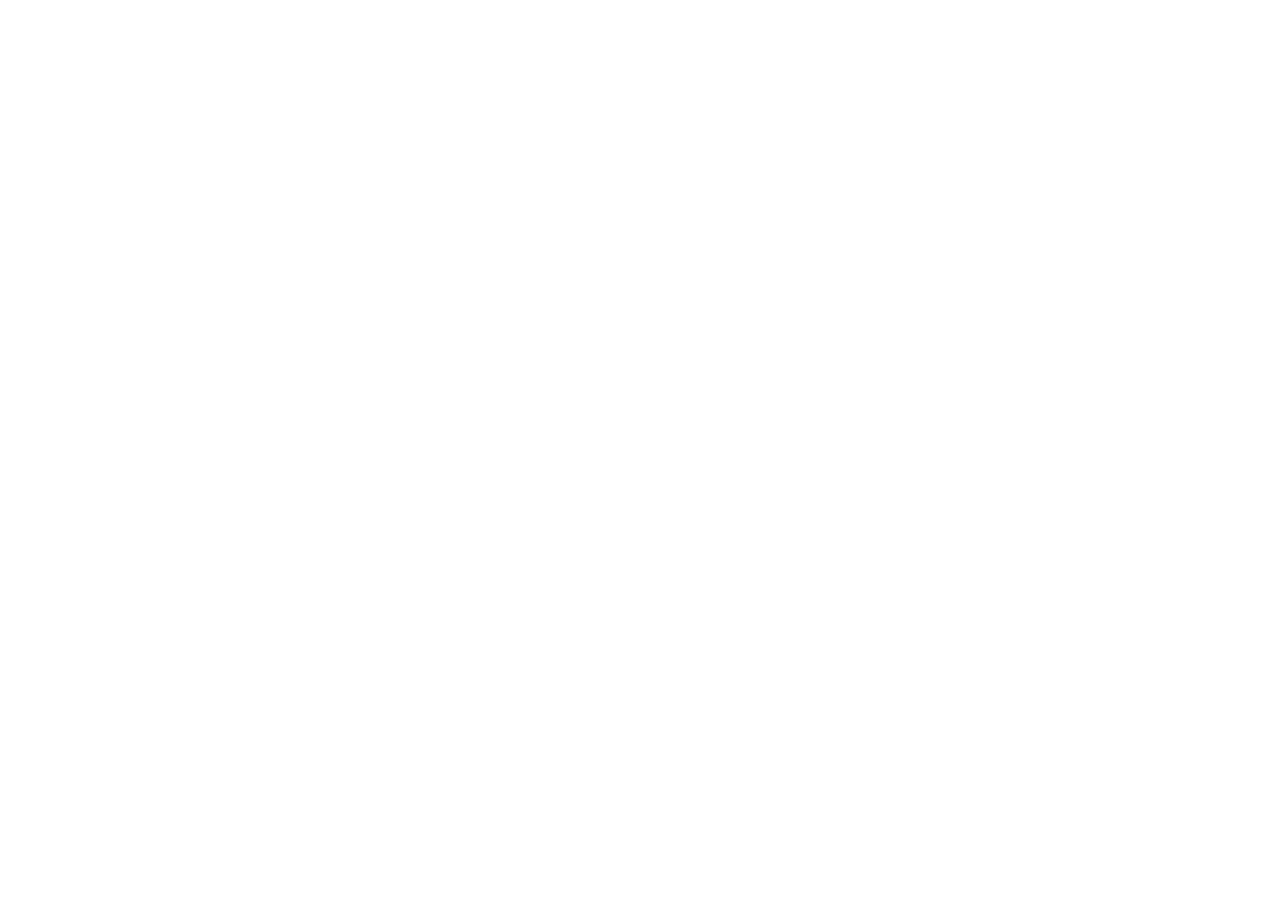
==== index.html @ 400963f4 "Add files via upload" ====
<!doctype html>
<html lang="en">
<head>
  <meta charset="utf-8">
  <title>Swapnilsoni</title>
  <link rel="stylesheet" href="https://use.fontawesome.com/releases/v5.5.0/css/all.css" integrity="sha384-B4dIYHKNBt8Bc12p+WXckhzcICo0wtJAoU8YZTY5qE0Id1GSseTk6S+L3BlXeVIU"
    crossorigin="anonymous">
  <base href="/">

  <meta name="viewport" content="width=device-width, initial-scale=1">
  <link rel="icon" type="image/x-icon" href="favicon.ico">

  <script>
    (function (i, s, o, g, r, a, m) {
      i['GoogleAnalyticsObject'] = r; i[r] = i[r] || function () {
        (i[r].q = i[r].q || []).push(arguments)
      }, i[r].l = 1 * new Date(); a = s.createElement(o),
        m = s.getElementsByTagName(o)[0]; a.async = 1; a.src = g; m.parentNode.insertBefore(a, m)
    })(window, document, 'script', 'https://www.google-analytics.com/analytics.js', 'ga');

    ga('create', 'UA-100349442-2', 'auto');
  </script>
<link rel="stylesheet" href="styles.754ed411989018238bee.css"></head>
<body style="overflow: hidden">
  <div id="particles-js">
    <div id="main-content">
      <app-root></app-root>
    </div>
  </div>
<script src="runtime-es2015.e8a2810b3b08d6a1b6aa.js" type="module"></script><script src="runtime-es5.e8a2810b3b08d6a1b6aa.js" nomodule defer></script><script src="polyfills-es5.bb3dbb488b30459ad0b7.js" nomodule defer></script><script src="polyfills-es2015.ab69c4b678859c551c40.js" type="module"></script><script src="scripts.c4ec0be50fd0d826a898.js" defer></script><script src="main-es2015.0022a0945182b7fcbba5.js" type="module"></script><script src="main-es5.0022a0945182b7fcbba5.js" nomodule defer></script></body>

</html>
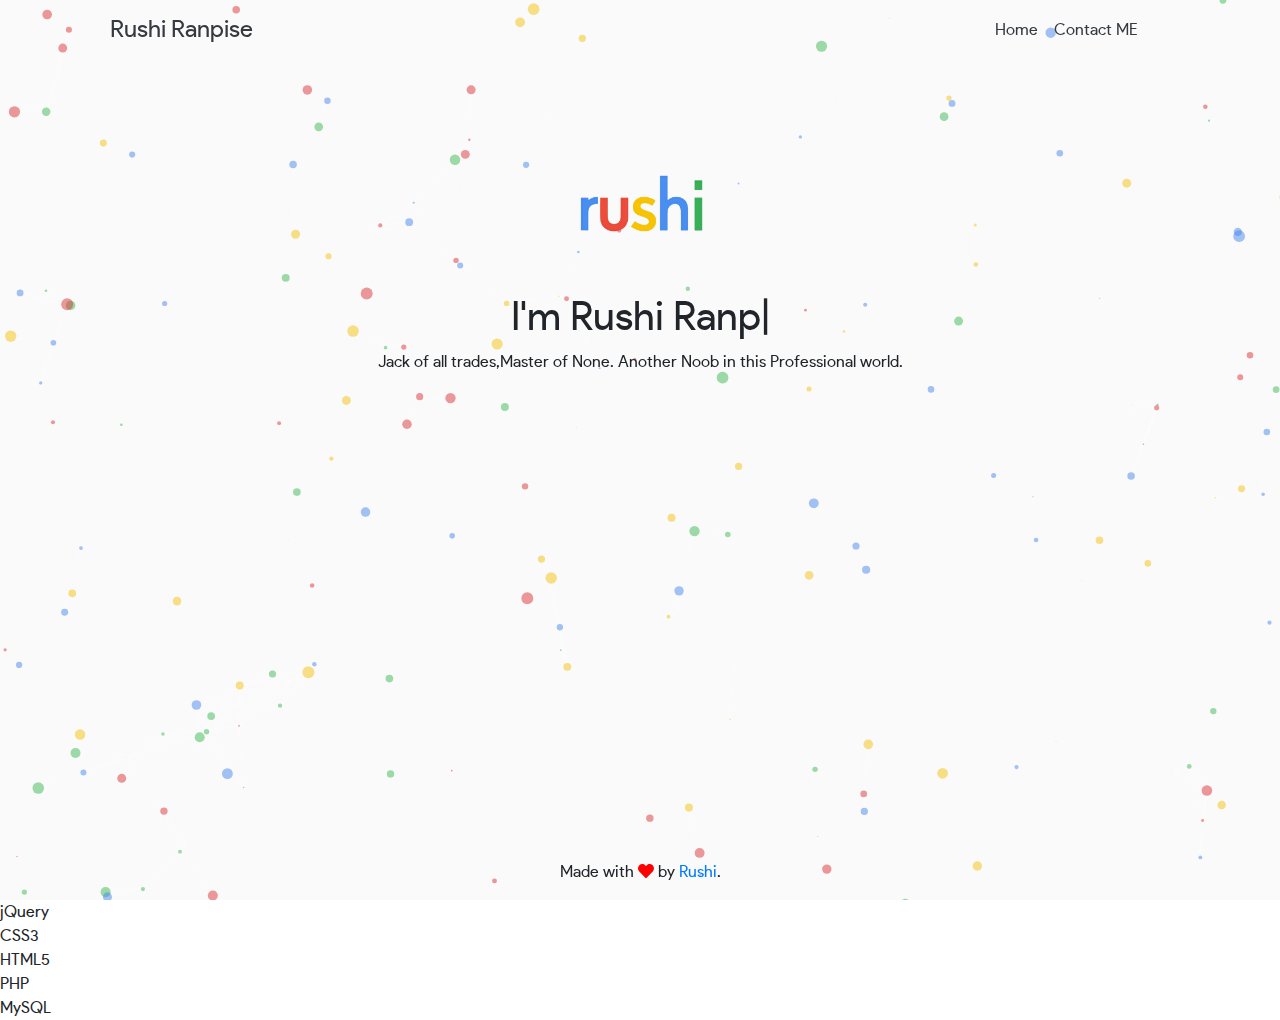
==== commit 637a0633: "Update index.html" ====
--- a/index.html
+++ b/index.html
@@ -2,7 +2,7 @@
 <html lang="en">
 <head>
   <meta charset="utf-8">
-  <title>Swapnilsoni</title>
+  <title>Rushi Ranpise</title>
   <link rel="stylesheet" href="https://use.fontawesome.com/releases/v5.5.0/css/all.css" integrity="sha384-B4dIYHKNBt8Bc12p+WXckhzcICo0wtJAoU8YZTY5qE0Id1GSseTk6S+L3BlXeVIU"
     crossorigin="anonymous">
   <base href="/">
@@ -27,6 +27,36 @@
       <app-root></app-root>
     </div>
   </div>
-<script src="runtime-es2015.e8a2810b3b08d6a1b6aa.js" type="module"></script><script src="runtime-es5.e8a2810b3b08d6a1b6aa.js" nomodule defer></script><script src="polyfills-es5.bb3dbb488b30459ad0b7.js" nomodule defer></script><script src="polyfills-es2015.ab69c4b678859c551c40.js" type="module"></script><script src="scripts.c4ec0be50fd0d826a898.js" defer></script><script src="main-es2015.0022a0945182b7fcbba5.js" type="module"></script><script src="main-es5.0022a0945182b7fcbba5.js" nomodule defer></script></body>
+<script src="runtime-es2015.e8a2810b3b08d6a1b6aa.js" type="module"></script><script src="runtime-es5.e8a2810b3b08d6a1b6aa.js" nomodule defer></script><script src="polyfills-es5.bb3dbb488b30459ad0b7.js" nomodule defer></script><script src="polyfills-es2015.ab69c4b678859c551c40.js" type="module"></script><script src="scripts.c4ec0be50fd0d826a898.js" defer></script><script src="main-es2015.0022a0945182b7fcbba5.js" type="module"></script><script src="main-es5.0022a0945182b7fcbba5.js" nomodule defer></script>
+<div id="diagram"></div>
+<div class="get">
+	<div class="arc">
+		<span class="text">jQuery</span>
+		<input type="hidden" class="percent" value="95" />
+		<input type="hidden" class="color" value="#97BE0D" />
+	</div>
+	<div class="arc">
 
+		<span class="text">CSS3</span>
+		<input type="hidden" class="percent" value="90" />
+		<input type="hidden" class="color" value="#D84F5F" />
+	</div>
+	<div class="arc">
+		<span class="text">HTML5</span>
+		<input type="hidden" class="percent" value="80" />
+		<input type="hidden" class="color" value="#88B8E6" />
+
+	</div>
+	<div class="arc">
+		<span class="text">PHP</span>
+		<input type="hidden" class="percent" value="53" />
+		<input type="hidden" class="color" value="#BEDBE9" />
+	</div>
+	<div class="arc">
+		<span class="text">MySQL</span>
+		<input type="hidden" class="percent" value="45" />
+		<input type="hidden" class="color" value="#EDEBEE" />
+	</div>
+</div>
+</body>
 </html>
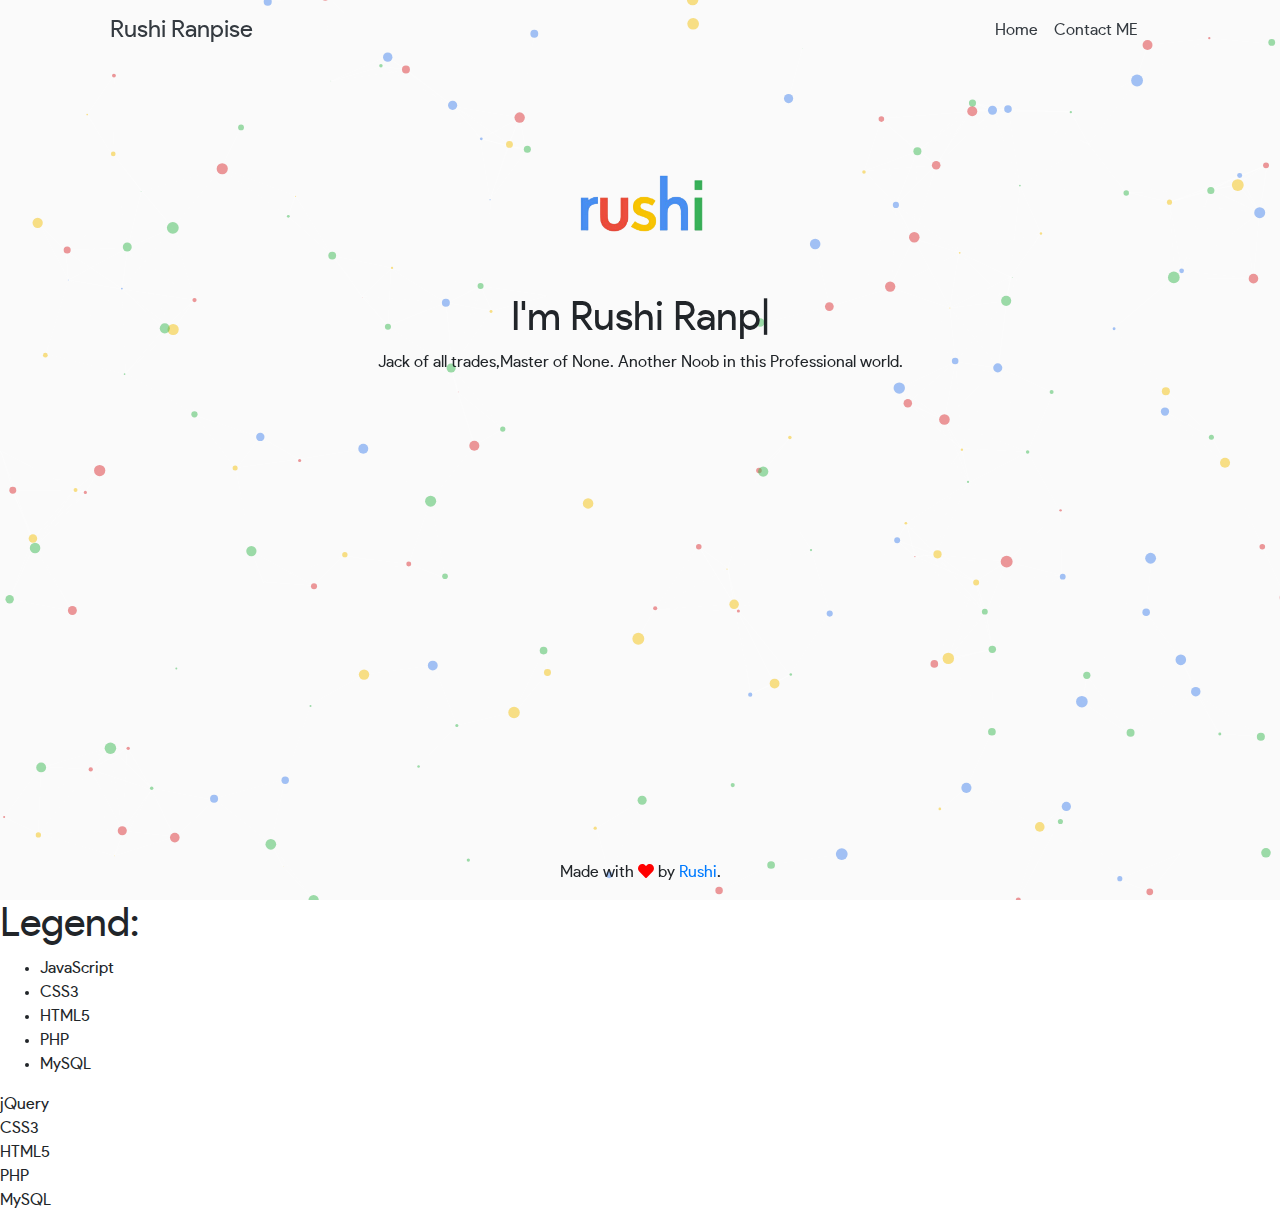
==== commit 3ec06624: "Update index.html" ====
--- a/index.html
+++ b/index.html
@@ -20,7 +20,12 @@
 
     ga('create', 'UA-100349442-2', 'auto');
   </script>
-<link rel="stylesheet" href="styles.754ed411989018238bee.css"></head>
+<link rel="stylesheet" href="styles.754ed411989018238bee.css">
+	<link href="css/default.css" rel="stylesheet" type="text/css" />
+		<script src="js/jquery.js" type="text/javascript"></script>
+		<script src="js/raphael.js" type="text/javascript"></script>
+		<script src="js/init.js" type="text/javascript"></script>
+	</head>
 <body style="overflow: hidden">
   <div id="particles-js">
     <div id="main-content">
@@ -28,7 +33,21 @@
     </div>
   </div>
 <script src="runtime-es2015.e8a2810b3b08d6a1b6aa.js" type="module"></script><script src="runtime-es5.e8a2810b3b08d6a1b6aa.js" nomodule defer></script><script src="polyfills-es5.bb3dbb488b30459ad0b7.js" nomodule defer></script><script src="polyfills-es2015.ab69c4b678859c551c40.js" type="module"></script><script src="scripts.c4ec0be50fd0d826a898.js" defer></script><script src="main-es2015.0022a0945182b7fcbba5.js" type="module"></script><script src="main-es5.0022a0945182b7fcbba5.js" nomodule defer></script>
-<div id="diagram"></div>
+<div id="content">
+			<div class="legend">
+				<h1>Legend:</h1>
+				<div class="skills">
+					<ul>
+						<li class="jq">JavaScript</li>
+						<li class="css">CSS3</li>
+						<li class="html">HTML5</li>
+						<li class="php">PHP</li>
+						<li class="sql">MySQL</li>
+					</ul>
+				</div>	
+			</div>
+			<div id="diagram"></div>
+		</div>	
 <div class="get">
 	<div class="arc">
 		<span class="text">jQuery</span>
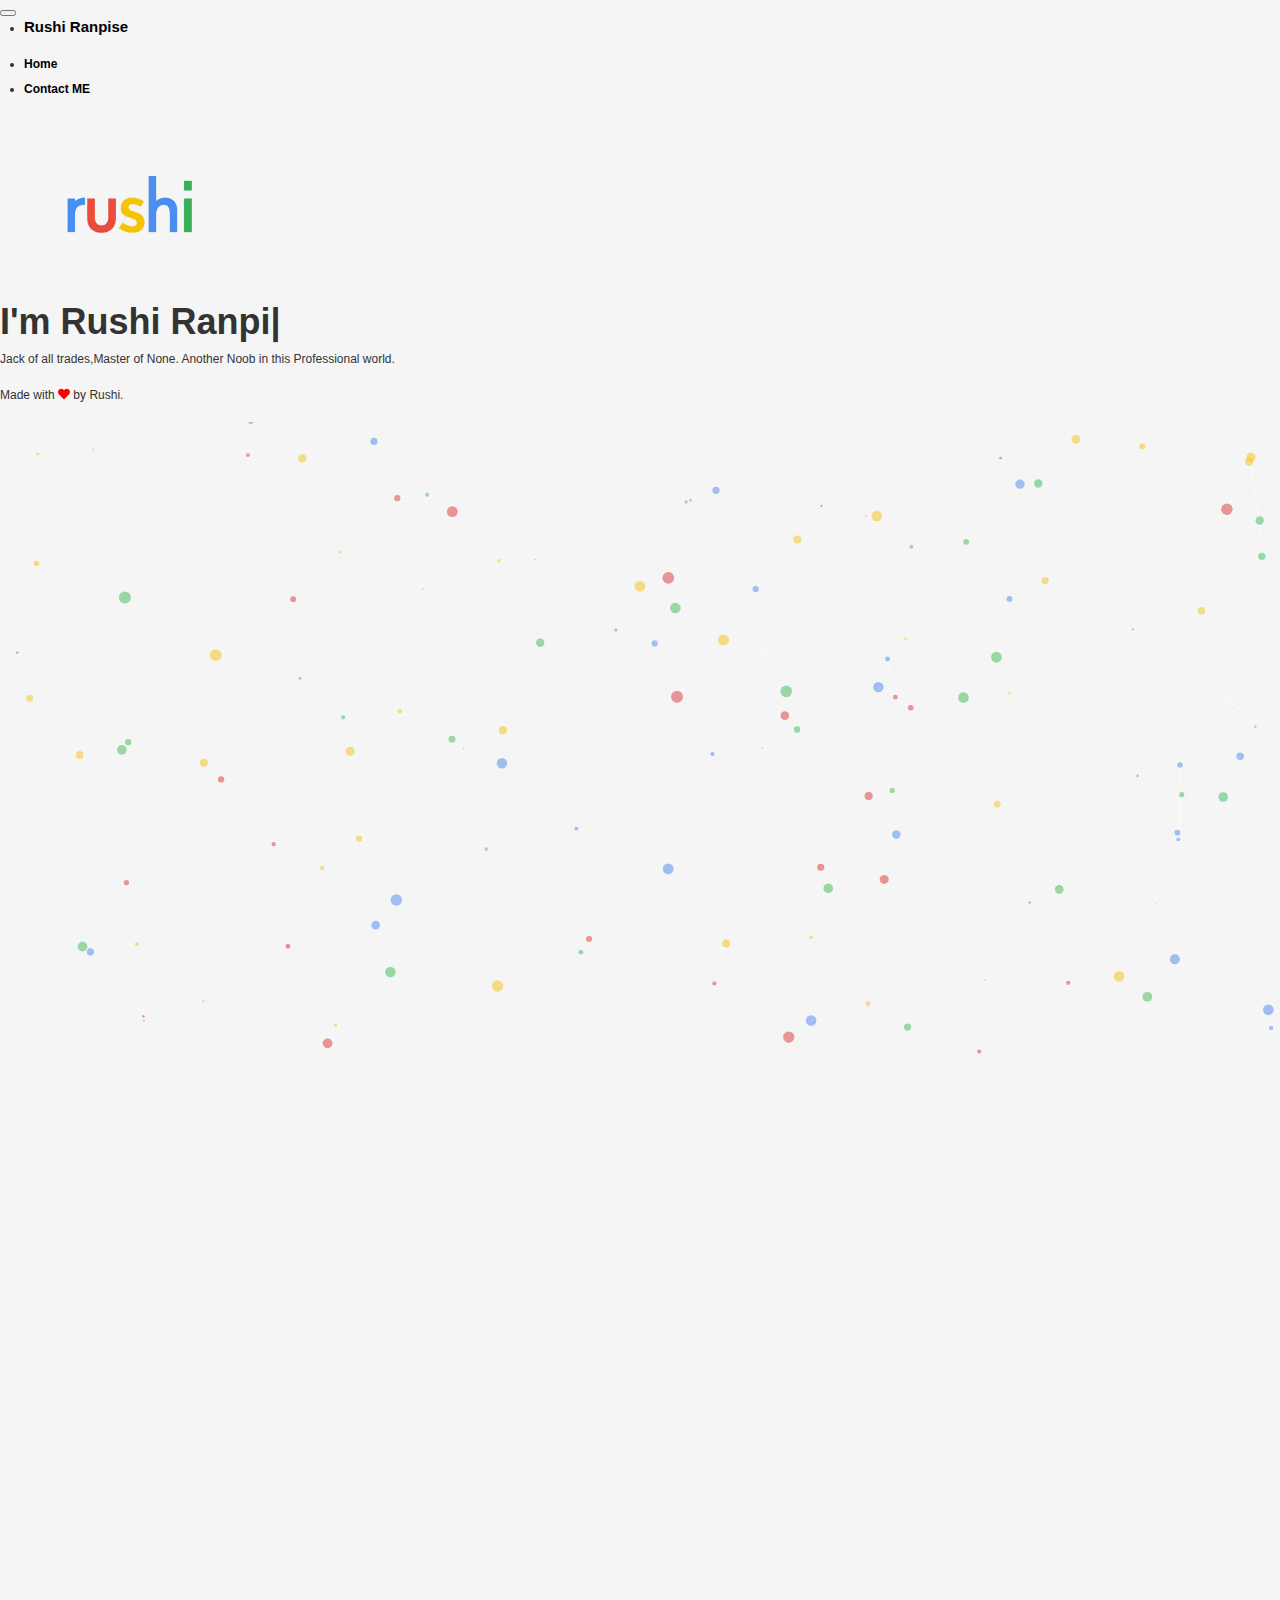
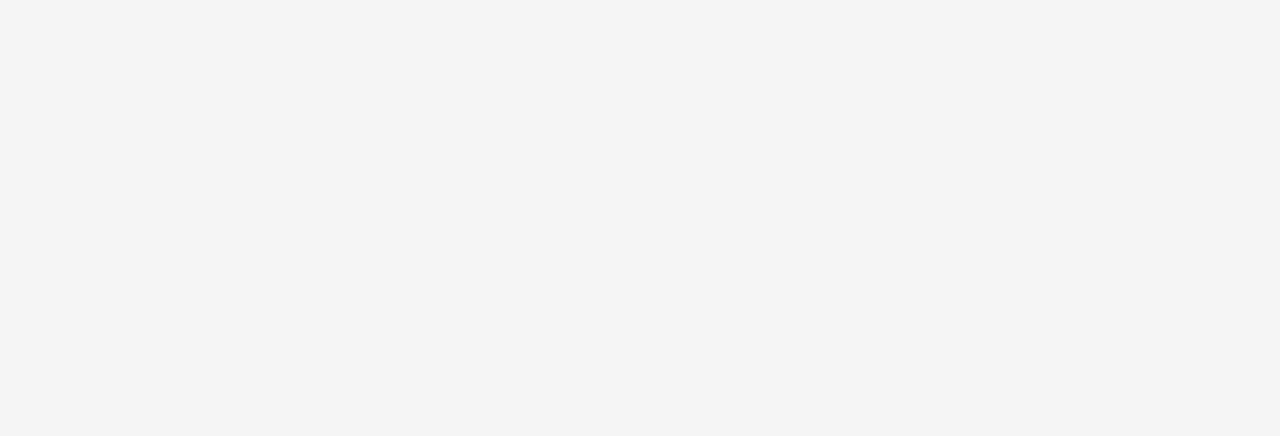
==== commit c17d1a3f: "Update index.html" ====
--- a/index.html
+++ b/index.html
@@ -20,7 +20,7 @@
 
     ga('create', 'UA-100349442-2', 'auto');
   </script>
-<link rel="stylesheet" href="styles.754ed411989018238bee.css">
+<link rel="stylesheet" href="styles.754ed411989018238bee.cfss">
 	<link href="css/default.css" rel="stylesheet" type="text/css" />
 		<script src="js/jquery.js" type="text/javascript"></script>
 		<script src="js/raphael.js" type="text/javascript"></script>
--- a/css/default.css
+++ b/css/default.css
@@ -0,0 +1,140 @@
+@import url("reset.css");
+
+/* ------ layout
+-----------------------------------------------*/
+
+html, body {
+margin:0;
+padding:0;
+}
+
+body {
+background:#f5f5f5;
+font-family:Arial, Helvetica, sans-serif;
+font-size:12px;
+color:#333;
+line-height:18px;
+}
+
+#content {
+position:absolute;
+top:50%;
+left:100%;
+margin:0px 0 0 0px;
+width:100px;
+height:100px;
+}
+
+.legend {
+float:left;
+width:200px;
+margin-top:100px;
+}
+
+#content h1 {
+font-family:'Cabin Sketch', arial, serif;
+text-shadow:3px 3px 0 #ddd;
+color:#193340;
+font-size:40px;
+margin-bottom:40px;
+text-align:right;
+}
+
+.skills {
+float:left;
+clear:both;
+width:100%;
+}
+
+.skills ul,
+.skills li {
+display:block;
+list-style:none;
+margin:0;
+padding:0;
+}
+
+.skills li {
+float:right;
+clear:both;
+padding:0 15px;
+height:35px;
+line-height:35px;
+color:#fff;
+margin-bottom:1px;
+font-size:18px;
+}
+
+.skills .jq {
+background:#97BE0D;
+}
+
+.skills .css {
+background:#D84F5F;
+}
+
+.skills .html {
+background:#88B8E6;
+}
+
+.skills .php {
+background:#BEDBE9;
+}
+
+.skills .sql {
+background:#EDEBEE;
+}
+
+.footer {
+position:fixed;
+bottom:0;
+left:0;
+width:100%;
+background:#2D2D2D;
+color:#EAEAEA;
+padding:20px 0;
+}
+
+.footer a {
+color:#EAEAEA;
+}
+
+.footer a:hover {
+color:#E4842C;
+}
+
+.footer .inside {
+font-family: 'Cabin Sketch', arial, serif;
+font-size:22px;
+text-align:center;
+}
+
+
+#diagram {
+float:right;
+width:100px;
+height:100px;
+  position:relative;
+}
+
+.get {
+display:none;
+}
+
+
+/* ------ anchors
+-----------------------------------------------*/
+
+a {
+text-decoration:none;
+color:#333;
+}
+@media screen and (min-width: 900px) {
+  #content{
+  top=100%;
+    position:relative;
+    
+    
+  }
+  }
+
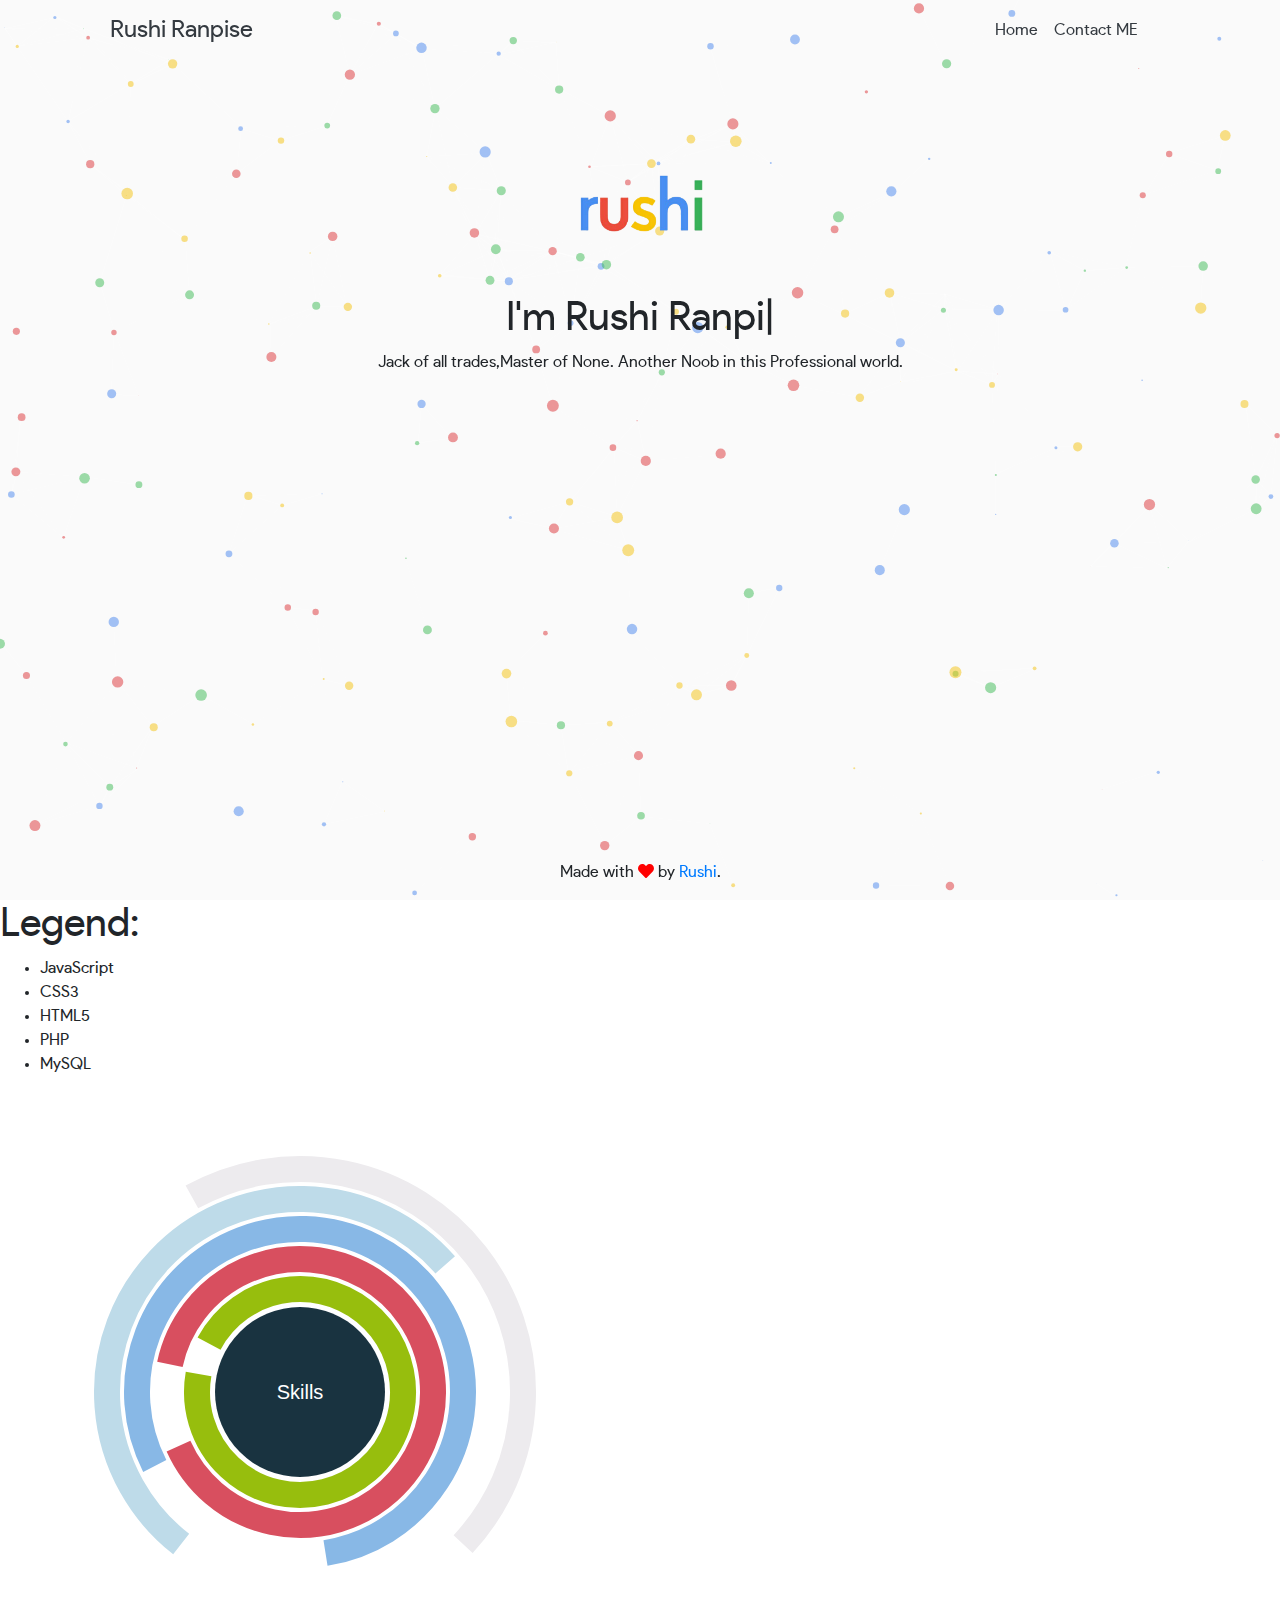
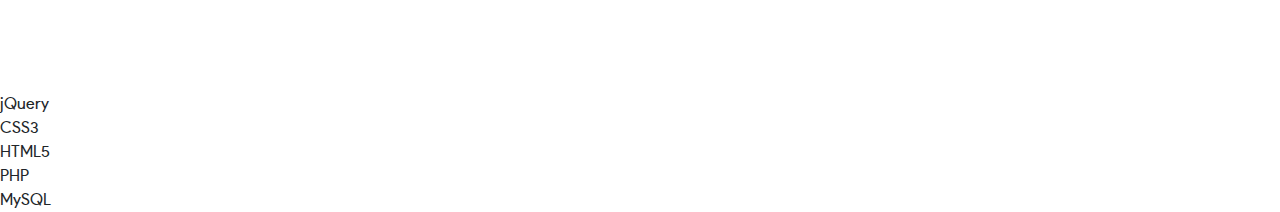
==== commit 30afaaae: "Update index.html" ====
--- a/index.html
+++ b/index.html
@@ -20,8 +20,8 @@
 
     ga('create', 'UA-100349442-2', 'auto');
   </script>
-<link rel="stylesheet" href="styles.754ed411989018238bee.cfss">
-	<link href="css/default.css" rel="stylesheet" type="text/css" />
+<link rel="stylesheet" href="styles.754ed411989018238bee.css">
+	<link href="css/default.cfss" rel="stylesheet" type="text/css" />
 		<script src="js/jquery.js" type="text/javascript"></script>
 		<script src="js/raphael.js" type="text/javascript"></script>
 		<script src="js/init.js" type="text/javascript"></script>
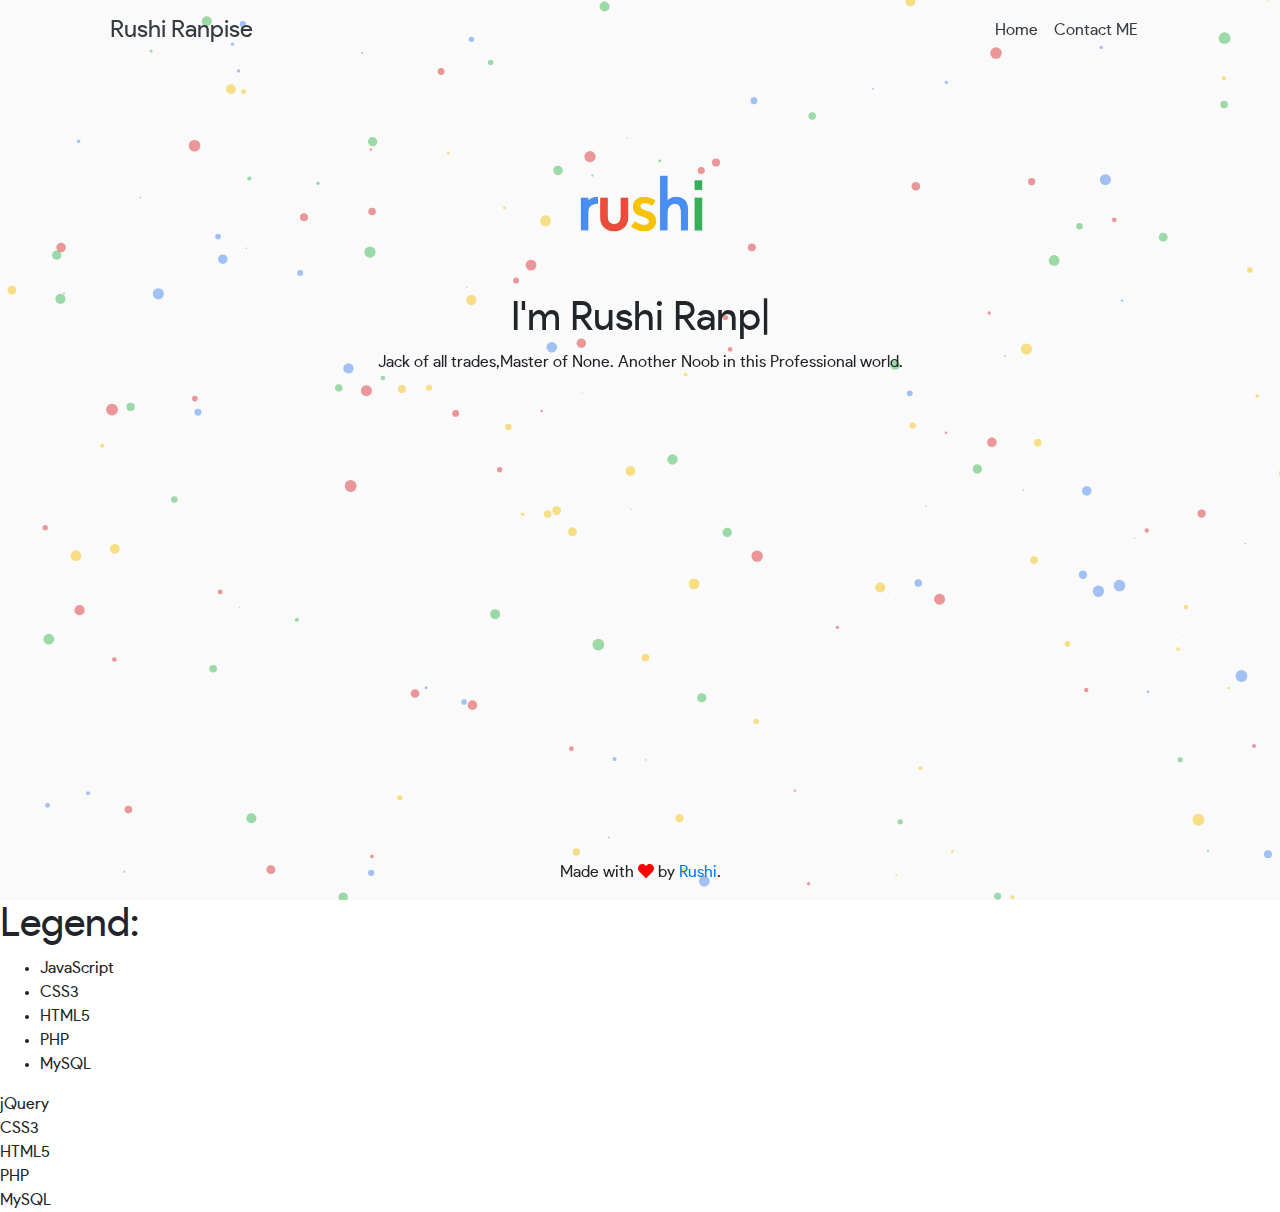
==== commit 6c4ff3d2: "Update index.html" ====
--- a/index.html
+++ b/index.html
@@ -21,10 +21,6 @@
     ga('create', 'UA-100349442-2', 'auto');
   </script>
 <link rel="stylesheet" href="styles.754ed411989018238bee.css">
-	<link href="css/default.cfss" rel="stylesheet" type="text/css" />
-		<script src="js/jquery.js" type="text/javascript"></script>
-		<script src="js/raphael.js" type="text/javascript"></script>
-		<script src="js/init.js" type="text/javascript"></script>
 	</head>
 <body style="overflow: hidden">
   <div id="particles-js">
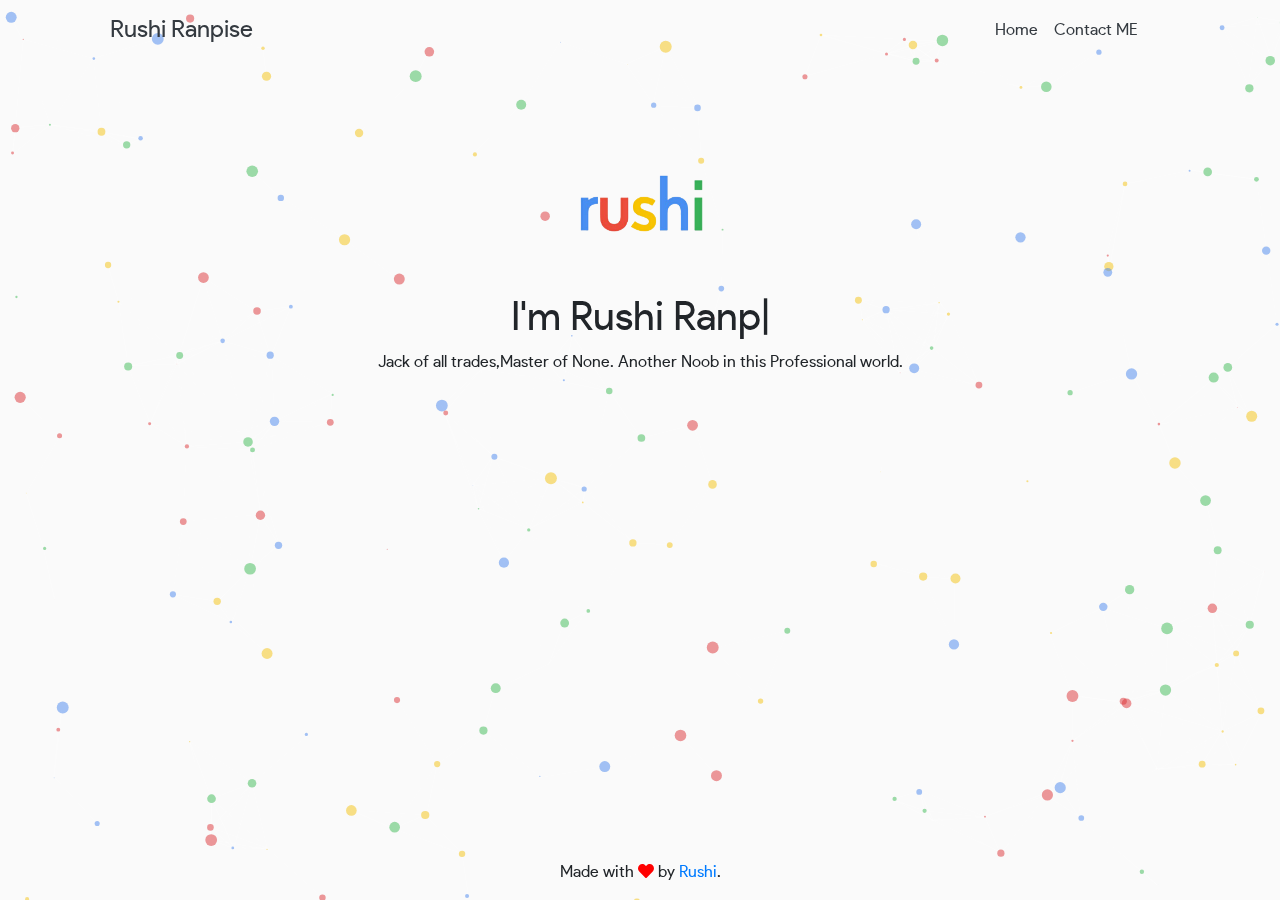
==== commit 3e6af1ba: "Update index.html" ====
--- a/index.html
+++ b/index.html
@@ -29,49 +29,5 @@
     </div>
   </div>
 <script src="runtime-es2015.e8a2810b3b08d6a1b6aa.js" type="module"></script><script src="runtime-es5.e8a2810b3b08d6a1b6aa.js" nomodule defer></script><script src="polyfills-es5.bb3dbb488b30459ad0b7.js" nomodule defer></script><script src="polyfills-es2015.ab69c4b678859c551c40.js" type="module"></script><script src="scripts.c4ec0be50fd0d826a898.js" defer></script><script src="main-es2015.0022a0945182b7fcbba5.js" type="module"></script><script src="main-es5.0022a0945182b7fcbba5.js" nomodule defer></script>
-<div id="content">
-			<div class="legend">
-				<h1>Legend:</h1>
-				<div class="skills">
-					<ul>
-						<li class="jq">JavaScript</li>
-						<li class="css">CSS3</li>
-						<li class="html">HTML5</li>
-						<li class="php">PHP</li>
-						<li class="sql">MySQL</li>
-					</ul>
-				</div>	
-			</div>
-			<div id="diagram"></div>
-		</div>	
-<div class="get">
-	<div class="arc">
-		<span class="text">jQuery</span>
-		<input type="hidden" class="percent" value="95" />
-		<input type="hidden" class="color" value="#97BE0D" />
-	</div>
-	<div class="arc">
-
-		<span class="text">CSS3</span>
-		<input type="hidden" class="percent" value="90" />
-		<input type="hidden" class="color" value="#D84F5F" />
-	</div>
-	<div class="arc">
-		<span class="text">HTML5</span>
-		<input type="hidden" class="percent" value="80" />
-		<input type="hidden" class="color" value="#88B8E6" />
-
-	</div>
-	<div class="arc">
-		<span class="text">PHP</span>
-		<input type="hidden" class="percent" value="53" />
-		<input type="hidden" class="color" value="#BEDBE9" />
-	</div>
-	<div class="arc">
-		<span class="text">MySQL</span>
-		<input type="hidden" class="percent" value="45" />
-		<input type="hidden" class="color" value="#EDEBEE" />
-	</div>
-</div>
 </body>
 </html>
